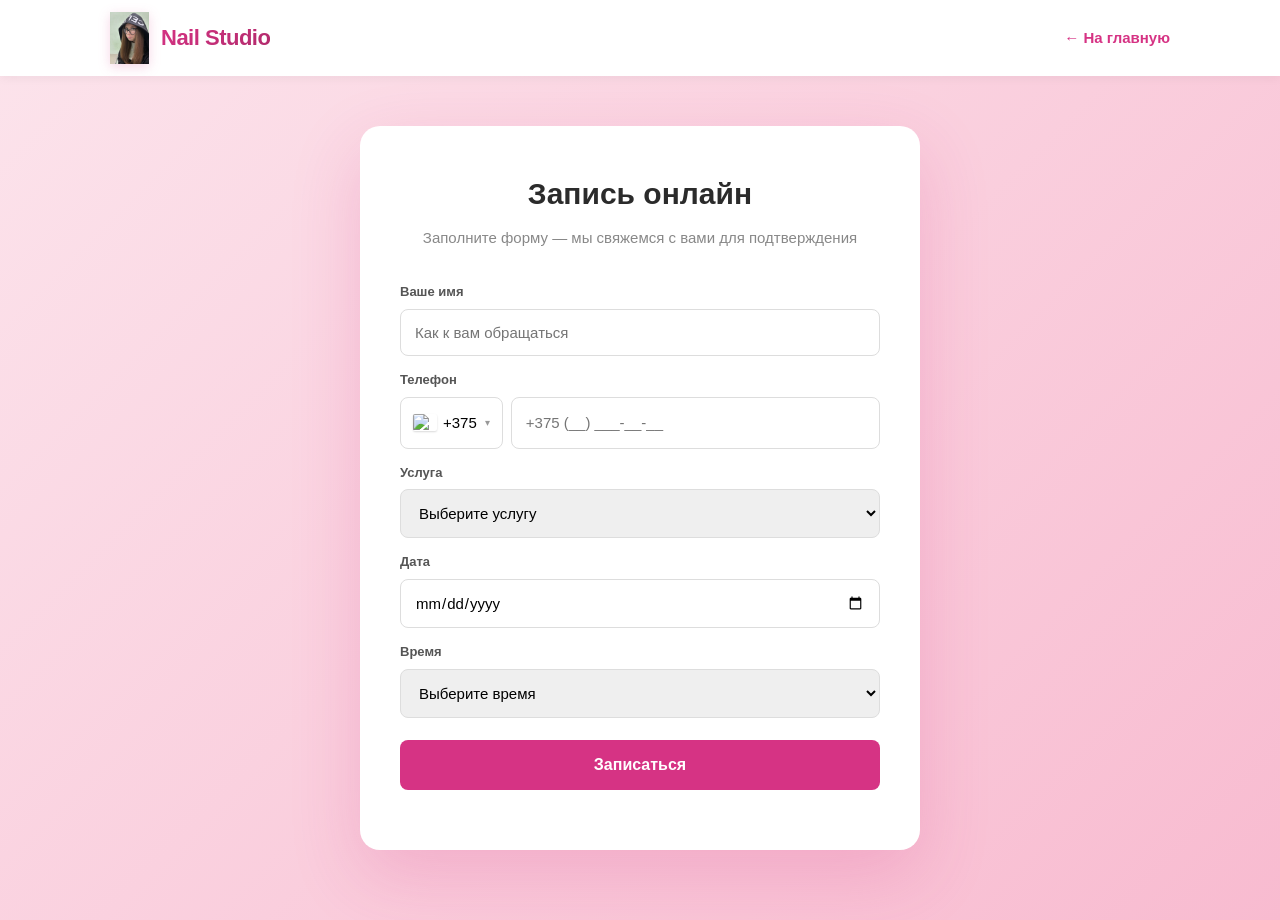
==== booking.html @ 882cd9ff "Add files via upload" ====
<!DOCTYPE html>
<html lang="ru">
<head>
<meta charset="UTF-8">
<meta name="viewport" content="width=device-width, initial-scale=1.0">
<title>Запись онлайн — Nail Studio</title>
<style>
* { box-sizing: border-box; margin: 0; padding: 0; }

body {
    font-family: 'Segoe UI', Roboto, sans-serif;
    color: #2b2b2b;
    line-height: 1.6;
    background: linear-gradient(135deg, #fce4ec 0%, #f8bbd0 100%);
    min-height: 100vh;
}

.container { max-width: 1100px; margin: 0 auto; padding: 0 20px; }

/* === ШАПКА === */
.header {
    background: #fff;
    box-shadow: 0 2px 10px rgba(0,0,0,0.05);
}
.header__inner {
    display: flex; align-items: center; justify-content: space-between;
    padding: 12px 20px;
}
.logo {
    display: flex; align-items: center; gap: 12px;
    text-decoration: none; color: #2b2b2b;
    transition: transform 0.2s;
}
.logo:hover { transform: scale(1.02); }
.logo__img {
    height: 52px; width: auto; max-width: 160px;
    object-fit: contain; display: block;
    filter: drop-shadow(0 3px 6px rgba(214, 51, 132, 0.2));
}
.logo__text {
    font-size: 22px; font-weight: 700;
    background: linear-gradient(135deg, #d63384, #b02a6b);
    -webkit-background-clip: text;
    -webkit-text-fill-color: transparent;
    background-clip: text;
    letter-spacing: -0.5px;
}
.back-link {
    color: #d63384;
    text-decoration: none;
    font-weight: 600;
    font-size: 15px;
    display: inline-flex;
    align-items: center;
    gap: 6px;
    transition: opacity 0.2s;
}
.back-link:hover { opacity: 0.7; }

.btn {
    display: inline-block; padding: 12px 24px; border-radius: 8px;
    text-decoration: none; font-weight: 600; border: none;
    cursor: pointer; transition: 0.2s; font-size: 15px;
}
.btn--primary { background: #d63384; color: #fff; }
.btn--primary:hover { background: #b02a6b; }

/* === ФОРМА === */
.booking-page {
    padding: 50px 0 70px;
}
.booking-card {
    max-width: 560px;
    margin: 0 auto;
    background: #fff;
    border-radius: 20px;
    padding: 44px 40px;
    box-shadow: 0 25px 70px rgba(214, 51, 132, 0.2);
}
.booking-card h1 {
    font-size: 30px;
    text-align: center;
    margin-bottom: 8px;
    color: #2b2b2b;
}
.booking-card__subtitle {
    text-align: center;
    color: #888;
    font-size: 15px;
    margin-bottom: 32px;
}

.form {
    display: flex; flex-direction: column; gap: 14px;
}
.form input, .form select {
    padding: 14px; border: 1px solid #ddd;
    border-radius: 8px; font-size: 15px; font-family: inherit;
    width: 100%;
}
.form input:focus, .form select:focus {
    outline: none; border-color: #d63384;
}
.form label {
    font-size: 13px;
    font-weight: 600;
    color: #555;
    margin-bottom: -8px;
    display: block;
}
.form-message { text-align: center; margin-top: 16px; font-weight: 600; }
.form-message.success { color: #2e7d32; }
.form-message.error { color: #c62828; }

.form__submit {
    margin-top: 8px;
    padding: 16px;
    font-size: 16px;
}

/* === ВЫБОР СТРАНЫ === */
.phone-row {
    display: flex;
    gap: 8px;
}
.country-picker {
    position: relative;
    flex-shrink: 0;
}
.country-picker__btn {
    display: flex;
    align-items: center;
    gap: 6px;
    padding: 14px 12px;
    border: 1px solid #ddd;
    border-radius: 8px;
    background: #fff;
    font-size: 15px;
    font-family: inherit;
    cursor: pointer;
    height: 100%;
    min-height: 52px;
    transition: border-color 0.2s;
}
.country-picker__btn:hover,
.country-picker__btn:focus {
    outline: none;
    border-color: #d63384;
}
.country-picker__btn .flag {
    width: 24px; height: 17px;
    object-fit: cover; border-radius: 2px;
    box-shadow: 0 1px 2px rgba(0,0,0,0.15);
}
.country-picker__btn .arrow {
    font-size: 10px; color: #999; margin-left: 2px;
}
.country-picker__list {
    position: absolute;
    top: calc(100% + 6px);
    left: 0;
    min-width: 240px;
    background: #fff;
    border-radius: 10px;
    box-shadow: 0 10px 30px rgba(0,0,0,0.15);
    padding: 6px;
    display: none;
    z-index: 50;
    max-height: 320px;
    overflow-y: auto;
}
.country-picker--open .country-picker__list {
    display: block;
    animation: dropdownIn 0.15s ease;
}
@keyframes dropdownIn {
    from { opacity: 0; transform: translateY(-5px); }
    to   { opacity: 1; transform: translateY(0); }
}
.country-picker__item {
    display: flex; align-items: center; gap: 10px;
    padding: 10px 12px; border-radius: 6px;
    cursor: pointer; font-size: 15px;
    transition: background 0.15s;
}
.country-picker__item:hover { background: #fce4ec; }
.country-picker__item .flag {
    width: 24px; height: 17px;
    object-fit: cover; border-radius: 2px;
    box-shadow: 0 1px 2px rgba(0,0,0,0.15);
}
.country-picker__item .code {
    margin-left: auto; color: #999; font-size: 14px;
}
.phone-row input[type="tel"] {
    flex: 1; min-width: 0;
    padding: 14px; border: 1px solid #ddd;
    border-radius: 8px; font-size: 15px; font-family: inherit;
}
.phone-row input[type="tel"]:focus {
    outline: none; border-color: #d63384;
}

/* === МОДАЛЬНОЕ ОКНО === */
.modal {
    position: fixed; inset: 0;
    display: none; align-items: center; justify-content: center;
    z-index: 1000;
}
.modal--visible { display: flex; }
.modal__overlay {
    position: absolute; inset: 0;
    background: rgba(0,0,0,0.5);
}
.modal__content {
    position: relative; background: #fff;
    padding: 40px 30px; border-radius: 16px;
    max-width: 420px; width: 90%;
    text-align: center;
    box-shadow: 0 20px 60px rgba(0,0,0,0.2);
    animation: modalIn 0.3s ease;
}
@keyframes modalIn {
    from { opacity: 0; transform: translateY(20px); }
    to   { opacity: 1; transform: translateY(0); }
}
.modal__icon {
    width: 60px; height: 60px; border-radius: 50%;
    background: #d63384; color: #fff;
    font-size: 32px; font-weight: bold;
    line-height: 60px; margin: 0 auto 20px;
}
.modal__content h3 { font-size: 24px; margin-bottom: 10px; color: #2b2b2b; }
.modal__content p { color: #666; margin-bottom: 24px; font-size: 15px; }

@media (max-width: 600px) {
    .booking-card { padding: 30px 22px; border-radius: 16px; }
    .booking-card h1 { font-size: 24px; }
    .phone-row { flex-direction: column; }
    .country-picker,
    .country-picker__btn { width: 100%; }
    .country-picker__list { width: 100%; }
    .logo__img { height: 40px; }
    .logo__text { font-size: 18px; }
}
</style>
</head>
<body>

<header class="header">
    <div class="container header__inner">
        <a href="index.html" class="logo">
            <img src="images/logo.png" alt="Nail Studio" class="logo__img">
            <span class="logo__text">Nail Studio</span>
        </a>
        <a href="index.html" class="back-link">← На главную</a>
    </div>
</header>

<section class="booking-page">
    <div class="container">
        <div class="booking-card">
            <h1>Запись онлайн</h1>
            <p class="booking-card__subtitle">Заполните форму — мы свяжемся с вами для подтверждения</p>

            <form id="bookingForm" class="form">
                <label for="nameInput">Ваше имя</label>
                <input type="text" id="nameInput" name="name" placeholder="Как к вам обращаться" required>

                <label>Телефон</label>
                <div class="phone-row">
                    <div class="country-picker" id="countryPicker">
                        <button type="button" class="country-picker__btn" id="countryBtn">
                            <img src="https://flagcdn.com/w40/by.png" class="flag" alt="BY" id="currentFlag">
                            <span id="currentCode">+375</span>
                            <span class="arrow">▾</span>
                        </button>
                        <div class="country-picker__list" id="countryList">
                            <div class="country-picker__item" data-value="+375" data-mask="+375 (__) ___-__-__" data-pattern="^\+375\d{9}$" data-flag="by">
                                <img src="https://flagcdn.com/w40/by.png" class="flag" alt="BY"> Беларусь <span class="code">+375</span>
                            </div>
                            <div class="country-picker__item" data-value="+7" data-mask="+7 (___) ___-__-__" data-pattern="^\+7\d{10}$" data-flag="ru">
                                <img src="https://flagcdn.com/w40/ru.png" class="flag" alt="RU"> Россия <span class="code">+7</span>
                            </div>
                            <div class="country-picker__item" data-value="+380" data-mask="+380 (__) ___-__-__" data-pattern="^\+380\d{9}$" data-flag="ua">
                                <img src="https://flagcdn.com/w40/ua.png" class="flag" alt="UA"> Украина <span class="code">+380</span>
                            </div>
                            <div class="country-picker__item" data-value="+7" data-mask="+7 (___) ___-__-__" data-pattern="^\+7\d{10}$" data-flag="kz">
                                <img src="https://flagcdn.com/w40/kz.png" class="flag" alt="KZ"> Казахстан <span class="code">+7</span>
                            </div>
                            <div class="country-picker__item" data-value="+995" data-mask="+995 (___) ___-___" data-pattern="^\+995\d{9}$" data-flag="ge">
                                <img src="https://flagcdn.com/w40/ge.png" class="flag" alt="GE"> Грузия <span class="code">+995</span>
                            </div>
                            <div class="country-picker__item" data-value="+373" data-mask="+373 (__) ___-___" data-pattern="^\+373\d{8}$" data-flag="md">
                                <img src="https://flagcdn.com/w40/md.png" class="flag" alt="MD"> Молдова <span class="code">+373</span>
                            </div>
                            <div class="country-picker__item" data-value="+371" data-mask="+371 (___) ___-__" data-pattern="^\+371\d{8}$" data-flag="lv">
                                <img src="https://flagcdn.com/w40/lv.png" class="flag" alt="LV"> Латвия <span class="code">+371</span>
                            </div>
                            <div class="country-picker__item" data-value="+370" data-mask="+370 (___) ___-__" data-pattern="^\+370\d{8}$" data-flag="lt">
                                <img src="https://flagcdn.com/w40/lt.png" class="flag" alt="LT"> Литва <span class="code">+370</span>
                            </div>
                            <div class="country-picker__item" data-value="+372" data-mask="+372 (___) ___-__" data-pattern="^\+372\d{7,8}$" data-flag="ee">
                                <img src="https://flagcdn.com/w40/ee.png" class="flag" alt="EE"> Эстония <span class="code">+372</span>
                            </div>
                        </div>
                    </div>
                    <input type="tel" id="phoneInput" name="phone" placeholder="+375 (__) ___-__-__" required>
                </div>

                <label>Услуга</label>
                <select name="service" required>
                    <option value="">Выберите услугу</option>
                    <option>Маникюр классический</option>
                    <option>Педикюр</option>
                    <option>Наращивание</option>
                    <option>Дизайн</option>
                </select>

                <label>Дата</label>
                <input type="date" name="date" required>

                <label>Время</label>
                <select name="time" required>
                    <option value="">Выберите время</option>
                    <option>10:00</option>
                    <option>12:00</option>
                    <option>14:00</option>
                    <option>16:00</option>
                    <option>18:00</option>
                </select>

                <button type="submit" class="btn btn--primary form__submit">Записаться</button>
            </form>
            <div id="formMessage" class="form-message"></div>
        </div>
    </div>
</section>

<div class="modal" id="successModal">
    <div class="modal__overlay" data-close-modal></div>
    <div class="modal__content">
        <div class="modal__icon">✓</div>
        <h3>Вы записаны!</h3>
        <p>Мы свяжемся с вами в ближайшее время для подтверждения.</p>
        <a href="index.html" class="btn btn--primary" data-close-modal>На главную</a>
    </div>
</div>

<script>
document.addEventListener('DOMContentLoaded', () => {
    // ⚠️ ЗАМЕНИ НА СВОЮ ССЫЛКУ ИЗ FORMSPREE
    const FORMSPREE_URL = 'https://formspree.io/f/xwlpakbj';

    const dateInput = document.querySelector('input[name="date"]');
    const today = new Date().toISOString().split('T')[0];
    dateInput.setAttribute('min', today);

    const form = document.getElementById('bookingForm');
    const msg = document.getElementById('formMessage');
    const modal = document.getElementById('successModal');

    const picker = document.getElementById('countryPicker');
    const countryBtn = document.getElementById('countryBtn');
    const currentFlag = document.getElementById('currentFlag');
    const currentCode = document.getElementById('currentCode');
    const phoneInput = document.getElementById('phoneInput');

    let currentCountry = {
        value: '+375',
        mask: '+375 (__) ___-__-__',
        pattern: '^\\+375\\d{9}$',
        flag: 'by'
    };

    countryBtn.addEventListener('click', (e) => {
        e.stopPropagation();
        picker.classList.toggle('country-picker--open');
    });

    document.addEventListener('click', (e) => {
        if (!picker.contains(e.target)) {
            picker.classList.remove('country-picker--open');
        }
    });

    document.querySelectorAll('.country-picker__item').forEach(item => {
        item.addEventListener('click', () => {
            currentCountry = {
                value: item.dataset.value,
                mask: item.dataset.mask,
                pattern: item.dataset.pattern,
                flag: item.dataset.flag
            };
            currentFlag.src = 'https://flagcdn.com/w40/' + currentCountry.flag + '.png';
            currentFlag.alt = currentCountry.flag.toUpperCase();
            currentCode.textContent = currentCountry.value;
            phoneInput.placeholder = currentCountry.mask;
            phoneInput.value = '';
            phoneInput.focus();
            picker.classList.remove('country-picker--open');
        });
    });

    phoneInput.addEventListener('input', () => {
        const code = currentCountry.value;
        let digits = phoneInput.value.replace(/\D/g, '');
        const codeDigits = code.replace('+', '');
        if (digits.startsWith(codeDigits)) {
            digits = digits.slice(codeDigits.length);
        }
        phoneInput.value = digits ? code + ' ' + digits : '';
    });

    fetch('https://ipapi.co/json/')
        .then(r => r.json())
        .then(data => {
            const map = {
                'BY': '+375', 'RU': '+7', 'UA': '+380', 'KZ': '+7',
                'GE': '+995', 'MD': '+373', 'LV': '+371', 'LT': '+370', 'EE': '+372'
            };
            const code = map[data.country_code];
            if (!code) return;
            const target = [...document.querySelectorAll('.country-picker__item')]
                .find(el => el.dataset.value === code);
            if (target) target.click();
        })
        .catch(() => {});

    form.addEventListener('submit', async (e) => {
        e.preventDefault();

        const pattern = new RegExp(currentCountry.pattern);
        const phone = phoneInput.value.replace(/\s/g, '');

        if (!pattern.test(phone)) {
            msg.textContent = 'Проверьте номер телефона для выбранной страны';
            msg.className = 'form-message error';
            return;
        }
        msg.textContent = '';

        const formData = new FormData(form);

        try {
            const response = await fetch(FORMSPREE_URL, {
                method: 'POST',
                body: formData,
                headers: { 'Accept': 'application/json' }
            });

            if (response.ok) {
                modal.classList.add('modal--visible');
                form.reset();
                phoneInput.placeholder = currentCountry.mask;
            } else {
                msg.textContent = 'Ошибка отправки. Позвоните нам.';
                msg.className = 'form-message error';
            }
        } catch (err) {
            msg.textContent = 'Ошибка соединения. Попробуйте ещё раз.';
            msg.className = 'form-message error';
            console.error(err);
        }
    });

    document.querySelectorAll('[data-close-modal]').forEach(el => {
        el.addEventListener('click', () => {
            modal.classList.remove('modal--visible');
        });
    });
});
</script>
</body>
</html>
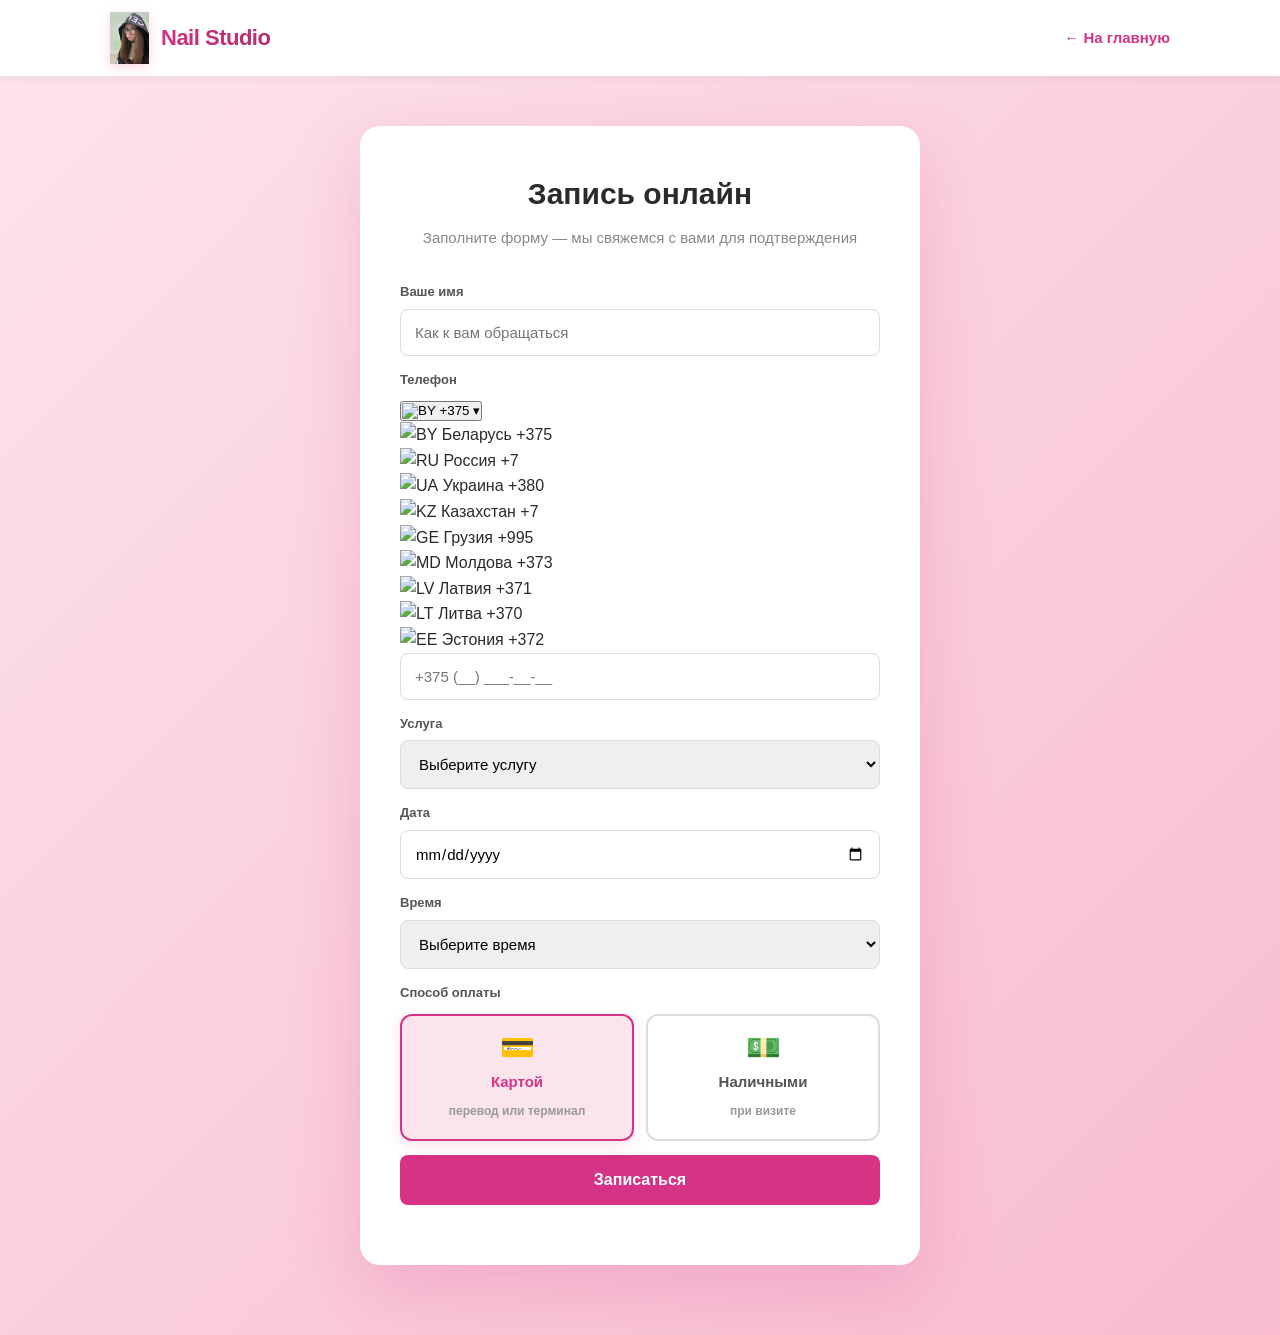
==== commit 2ba9fe39: "Add files via upload" ====
--- a/booking.html
+++ b/booking.html
@@ -6,242 +6,99 @@
 <title>Запись онлайн — Nail Studio</title>
 <style>
 * { box-sizing: border-box; margin: 0; padding: 0; }
-
-body {
-    font-family: 'Segoe UI', Roboto, sans-serif;
-    color: #2b2b2b;
-    line-height: 1.6;
-    background: linear-gradient(135deg, #fce4ec 0%, #f8bbd0 100%);
-    min-height: 100vh;
-}
-
+body { font-family: 'Segoe UI', Roboto, sans-serif; color: #2b2b2b; line-height: 1.6; background: linear-gradient(135deg, #fce4ec 0%, #f8bbd0 100%); min-height: 100vh; }
 .container { max-width: 1100px; margin: 0 auto; padding: 0 20px; }
 
-/* === ШАПКА === */
-.header {
-    background: #fff;
-    box-shadow: 0 2px 10px rgba(0,0,0,0.05);
-}
-.header__inner {
-    display: flex; align-items: center; justify-content: space-between;
-    padding: 12px 20px;
-}
-.logo {
-    display: flex; align-items: center; gap: 12px;
-    text-decoration: none; color: #2b2b2b;
-    transition: transform 0.2s;
-}
-.logo:hover { transform: scale(1.02); }
-.logo__img {
-    height: 52px; width: auto; max-width: 160px;
-    object-fit: contain; display: block;
-    filter: drop-shadow(0 3px 6px rgba(214, 51, 132, 0.2));
-}
-.logo__text {
-    font-size: 22px; font-weight: 700;
-    background: linear-gradient(135deg, #d63384, #b02a6b);
-    -webkit-background-clip: text;
-    -webkit-text-fill-color: transparent;
-    background-clip: text;
-    letter-spacing: -0.5px;
-}
-.back-link {
-    color: #d63384;
-    text-decoration: none;
-    font-weight: 600;
-    font-size: 15px;
-    display: inline-flex;
-    align-items: center;
-    gap: 6px;
-    transition: opacity 0.2s;
-}
+.header { background: #fff; box-shadow: 0 2px 10px rgba(0,0,0,0.05); }
+.header__inner { display: flex; align-items: center; justify-content: space-between; padding: 12px 20px; }
+.logo { display: flex; align-items: center; gap: 12px; text-decoration: none; color: #2b2b2b; }
+.logo__img { height: 52px; width: auto; max-width: 160px; object-fit: contain; display: block; filter: drop-shadow(0 3px 6px rgba(214, 51, 132, 0.2)); }
+.logo__text { font-size: 22px; font-weight: 700; background: linear-gradient(135deg, #d63384, #b02a6b); -webkit-background-clip: text; -webkit-text-fill-color: transparent; background-clip: text; letter-spacing: -0.5px; }
+.back-link { color: #d63384; text-decoration: none; font-weight: 600; font-size: 15px; }
 .back-link:hover { opacity: 0.7; }
 
-.btn {
-    display: inline-block; padding: 12px 24px; border-radius: 8px;
-    text-decoration: none; font-weight: 600; border: none;
-    cursor: pointer; transition: 0.2s; font-size: 15px;
-}
+.btn { display: inline-block; padding: 12px 24px; border-radius: 8px; text-decoration: none; font-weight: 600; border: none; cursor: pointer; transition: 0.2s; font-size: 15px; }
 .btn--primary { background: #d63384; color: #fff; }
 .btn--primary:hover { background: #b02a6b; }
 
-/* === ФОРМА === */
-.booking-page {
-    padding: 50px 0 70px;
-}
-.booking-card {
-    max-width: 560px;
-    margin: 0 auto;
+.booking-page { padding: 50px 0 70px; }
+.booking-card { max-width: 560px; margin: 0 auto; background: #fff; border-radius: 20px; padding: 44px 40px; box-shadow: 0 25px 70px rgba(214, 51, 132, 0.2); }
+.booking-card h1 { font-size: 30px; text-align: center; margin-bottom: 8px; color: #2b2b2b; }
+.booking-card__subtitle { text-align: center; color: #888; font-size: 15px; margin-bottom: 32px; }
+
+.form { display: flex; flex-direction: column; gap: 14px; }
+.form input, .form select { padding: 14px; border: 1px solid #ddd; border-radius: 8px; font-size: 15px; font-family: inherit; width: 100%; }
+.form input:focus, .form select:focus { outline: none; border-color: #d63384; }
+.form label { font-size: 13px; font-weight: 600; color: #555; margin-bottom: -8px; display: block; }
+.form-message { text-align: center; margin-top: 16px; font-weight: 600; }
+.form-message.error { color: #c62828; }
+.form__submit { margin-top: 8px; padding: 16px; font-size: 16px; }
+
+/* === СПОСОБ ОПЛАТЫ === */
+.payment-options {
+    display: grid;
+    grid-template-columns: 1fr 1fr;
+    gap: 12px;
+    margin-top: 4px;
+}
+.payment-option {
+    position: relative;
+    cursor: pointer;
+}
+.payment-option input {
+    position: absolute;
+    opacity: 0;
+    pointer-events: none;
+}
+.payment-option__box {
+    display: flex;
+    flex-direction: column;
+    align-items: center;
+    justify-content: center;
+    gap: 8px;
+    padding: 18px 12px;
+    border: 2px solid #ddd;
+    border-radius: 12px;
     background: #fff;
-    border-radius: 20px;
-    padding: 44px 40px;
-    box-shadow: 0 25px 70px rgba(214, 51, 132, 0.2);
-}
-.booking-card h1 {
-    font-size: 30px;
+    transition: all 0.2s ease;
     text-align: center;
-    margin-bottom: 8px;
-    color: #2b2b2b;
-}
-.booking-card__subtitle {
-    text-align: center;
-    color: #888;
+}
+.payment-option__icon {
+    font-size: 28px;
+    line-height: 1;
+}
+.payment-option__label {
     font-size: 15px;
-    margin-bottom: 32px;
-}
-
-.form {
-    display: flex; flex-direction: column; gap: 14px;
-}
-.form input, .form select {
-    padding: 14px; border: 1px solid #ddd;
-    border-radius: 8px; font-size: 15px; font-family: inherit;
-    width: 100%;
-}
-.form input:focus, .form select:focus {
-    outline: none; border-color: #d63384;
-}
-.form label {
-    font-size: 13px;
     font-weight: 600;
     color: #555;
-    margin-bottom: -8px;
-    display: block;
-}
-.form-message { text-align: center; margin-top: 16px; font-weight: 600; }
-.form-message.success { color: #2e7d32; }
-.form-message.error { color: #c62828; }
-
-.form__submit {
-    margin-top: 8px;
-    padding: 16px;
-    font-size: 16px;
-}
-
-/* === ВЫБОР СТРАНЫ === */
-.phone-row {
-    display: flex;
-    gap: 8px;
-}
-.country-picker {
-    position: relative;
-    flex-shrink: 0;
-}
-.country-picker__btn {
-    display: flex;
-    align-items: center;
-    gap: 6px;
-    padding: 14px 12px;
-    border: 1px solid #ddd;
-    border-radius: 8px;
-    background: #fff;
-    font-size: 15px;
-    font-family: inherit;
-    cursor: pointer;
-    height: 100%;
-    min-height: 52px;
-    transition: border-color 0.2s;
-}
-.country-picker__btn:hover,
-.country-picker__btn:focus {
-    outline: none;
+}
+.payment-option__hint {
+    font-size: 12px;
+    color: #999;
+}
+.payment-option:hover .payment-option__box {
+    border-color: #f8bbd0;
+    background: #fef6f9;
+}
+.payment-option input:checked + .payment-option__box {
     border-color: #d63384;
-}
-.country-picker__btn .flag {
-    width: 24px; height: 17px;
-    object-fit: cover; border-radius: 2px;
-    box-shadow: 0 1px 2px rgba(0,0,0,0.15);
-}
-.country-picker__btn .arrow {
-    font-size: 10px; color: #999; margin-left: 2px;
-}
-.country-picker__list {
-    position: absolute;
-    top: calc(100% + 6px);
-    left: 0;
-    min-width: 240px;
-    background: #fff;
-    border-radius: 10px;
-    box-shadow: 0 10px 30px rgba(0,0,0,0.15);
-    padding: 6px;
-    display: none;
-    z-index: 50;
-    max-height: 320px;
-    overflow-y: auto;
-}
-.country-picker--open .country-picker__list {
-    display: block;
-    animation: dropdownIn 0.15s ease;
-}
-@keyframes dropdownIn {
-    from { opacity: 0; transform: translateY(-5px); }
-    to   { opacity: 1; transform: translateY(0); }
-}
-.country-picker__item {
-    display: flex; align-items: center; gap: 10px;
-    padding: 10px 12px; border-radius: 6px;
-    cursor: pointer; font-size: 15px;
-    transition: background 0.15s;
-}
-.country-picker__item:hover { background: #fce4ec; }
-.country-picker__item .flag {
-    width: 24px; height: 17px;
-    object-fit: cover; border-radius: 2px;
-    box-shadow: 0 1px 2px rgba(0,0,0,0.15);
-}
-.country-picker__item .code {
-    margin-left: auto; color: #999; font-size: 14px;
-}
-.phone-row input[type="tel"] {
-    flex: 1; min-width: 0;
-    padding: 14px; border: 1px solid #ddd;
-    border-radius: 8px; font-size: 15px; font-family: inherit;
-}
-.phone-row input[type="tel"]:focus {
-    outline: none; border-color: #d63384;
-}
-
-/* === МОДАЛЬНОЕ ОКНО === */
-.modal {
-    position: fixed; inset: 0;
-    display: none; align-items: center; justify-content: center;
-    z-index: 1000;
-}
-.modal--visible { display: flex; }
-.modal__overlay {
-    position: absolute; inset: 0;
-    background: rgba(0,0,0,0.5);
-}
-.modal__content {
-    position: relative; background: #fff;
-    padding: 40px 30px; border-radius: 16px;
-    max-width: 420px; width: 90%;
-    text-align: center;
-    box-shadow: 0 20px 60px rgba(0,0,0,0.2);
-    animation: modalIn 0.3s ease;
-}
-@keyframes modalIn {
-    from { opacity: 0; transform: translateY(20px); }
-    to   { opacity: 1; transform: translateY(0); }
-}
-.modal__icon {
-    width: 60px; height: 60px; border-radius: 50%;
-    background: #d63384; color: #fff;
-    font-size: 32px; font-weight: bold;
-    line-height: 60px; margin: 0 auto 20px;
-}
-.modal__content h3 { font-size: 24px; margin-bottom: 10px; color: #2b2b2b; }
-.modal__content p { color: #666; margin-bottom: 24px; font-size: 15px; }
+    background: #fce4ec;
+    box-shadow: 0 4px 15px rgba(214, 51, 132, 0.15);
+}
+.payment-option input:checked + .payment-option__box .payment-option__label {
+    color: #d63384;
+}
 
 @media (max-width: 600px) {
     .booking-card { padding: 30px 22px; border-radius: 16px; }
     .booking-card h1 { font-size: 24px; }
-    .phone-row { flex-direction: column; }
-    .country-picker,
-    .country-picker__btn { width: 100%; }
-    .country-picker__list { width: 100%; }
     .logo__img { height: 40px; }
     .logo__text { font-size: 18px; }
+    .payment-options { grid-template-columns: 1fr 1fr; gap: 10px; }
+    .payment-option__box { padding: 14px 8px; }
+    .payment-option__icon { font-size: 24px; }
+    .payment-option__label { font-size: 14px; }
+    .payment-option__hint { font-size: 11px; }
 }
 </style>
 </head>
@@ -276,33 +133,15 @@
                             <span class="arrow">▾</span>
                         </button>
                         <div class="country-picker__list" id="countryList">
-                            <div class="country-picker__item" data-value="+375" data-mask="+375 (__) ___-__-__" data-pattern="^\+375\d{9}$" data-flag="by">
-                                <img src="https://flagcdn.com/w40/by.png" class="flag" alt="BY"> Беларусь <span class="code">+375</span>
-                            </div>
-                            <div class="country-picker__item" data-value="+7" data-mask="+7 (___) ___-__-__" data-pattern="^\+7\d{10}$" data-flag="ru">
-                                <img src="https://flagcdn.com/w40/ru.png" class="flag" alt="RU"> Россия <span class="code">+7</span>
-                            </div>
-                            <div class="country-picker__item" data-value="+380" data-mask="+380 (__) ___-__-__" data-pattern="^\+380\d{9}$" data-flag="ua">
-                                <img src="https://flagcdn.com/w40/ua.png" class="flag" alt="UA"> Украина <span class="code">+380</span>
-                            </div>
-                            <div class="country-picker__item" data-value="+7" data-mask="+7 (___) ___-__-__" data-pattern="^\+7\d{10}$" data-flag="kz">
-                                <img src="https://flagcdn.com/w40/kz.png" class="flag" alt="KZ"> Казахстан <span class="code">+7</span>
-                            </div>
-                            <div class="country-picker__item" data-value="+995" data-mask="+995 (___) ___-___" data-pattern="^\+995\d{9}$" data-flag="ge">
-                                <img src="https://flagcdn.com/w40/ge.png" class="flag" alt="GE"> Грузия <span class="code">+995</span>
-                            </div>
-                            <div class="country-picker__item" data-value="+373" data-mask="+373 (__) ___-___" data-pattern="^\+373\d{8}$" data-flag="md">
-                                <img src="https://flagcdn.com/w40/md.png" class="flag" alt="MD"> Молдова <span class="code">+373</span>
-                            </div>
-                            <div class="country-picker__item" data-value="+371" data-mask="+371 (___) ___-__" data-pattern="^\+371\d{8}$" data-flag="lv">
-                                <img src="https://flagcdn.com/w40/lv.png" class="flag" alt="LV"> Латвия <span class="code">+371</span>
-                            </div>
-                            <div class="country-picker__item" data-value="+370" data-mask="+370 (___) ___-__" data-pattern="^\+370\d{8}$" data-flag="lt">
-                                <img src="https://flagcdn.com/w40/lt.png" class="flag" alt="LT"> Литва <span class="code">+370</span>
-                            </div>
-                            <div class="country-picker__item" data-value="+372" data-mask="+372 (___) ___-__" data-pattern="^\+372\d{7,8}$" data-flag="ee">
-                                <img src="https://flagcdn.com/w40/ee.png" class="flag" alt="EE"> Эстония <span class="code">+372</span>
-                            </div>
+                            <div class="country-picker__item" data-value="+375" data-mask="+375 (__) ___-__-__" data-pattern="^\+375\d{9}$" data-flag="by"><img src="https://flagcdn.com/w40/by.png" class="flag" alt="BY"> Беларусь <span class="code">+375</span></div>
+                            <div class="country-picker__item" data-value="+7" data-mask="+7 (___) ___-__-__" data-pattern="^\+7\d{10}$" data-flag="ru"><img src="https://flagcdn.com/w40/ru.png" class="flag" alt="RU"> Россия <span class="code">+7</span></div>
+                            <div class="country-picker__item" data-value="+380" data-mask="+380 (__) ___-__-__" data-pattern="^\+380\d{9}$" data-flag="ua"><img src="https://flagcdn.com/w40/ua.png" class="flag" alt="UA"> Украина <span class="code">+380</span></div>
+                            <div class="country-picker__item" data-value="+7" data-mask="+7 (___) ___-__-__" data-pattern="^\+7\d{10}$" data-flag="kz"><img src="https://flagcdn.com/w40/kz.png" class="flag" alt="KZ"> Казахстан <span class="code">+7</span></div>
+                            <div class="country-picker__item" data-value="+995" data-mask="+995 (___) ___-___" data-pattern="^\+995\d{9}$" data-flag="ge"><img src="https://flagcdn.com/w40/ge.png" class="flag" alt="GE"> Грузия <span class="code">+995</span></div>
+                            <div class="country-picker__item" data-value="+373" data-mask="+373 (__) ___-___" data-pattern="^\+373\d{8}$" data-flag="md"><img src="https://flagcdn.com/w40/md.png" class="flag" alt="MD"> Молдова <span class="code">+373</span></div>
+                            <div class="country-picker__item" data-value="+371" data-mask="+371 (___) ___-__" data-pattern="^\+371\d{8}$" data-flag="lv"><img src="https://flagcdn.com/w40/lv.png" class="flag" alt="LV"> Латвия <span class="code">+371</span></div>
+                            <div class="country-picker__item" data-value="+370" data-mask="+370 (___) ___-__" data-pattern="^\+370\d{8}$" data-flag="lt"><img src="https://flagcdn.com/w40/lt.png" class="flag" alt="LT"> Литва <span class="code">+370</span></div>
+                            <div class="country-picker__item" data-value="+372" data-mask="+372 (___) ___-__" data-pattern="^\+372\d{7,8}$" data-flag="ee"><img src="https://flagcdn.com/w40/ee.png" class="flag" alt="EE"> Эстония <span class="code">+372</span></div>
                         </div>
                     </div>
                     <input type="tel" id="phoneInput" name="phone" placeholder="+375 (__) ___-__-__" required>
@@ -330,6 +169,27 @@
                     <option>18:00</option>
                 </select>
 
+                <!-- ⚡ СПОСОБ ОПЛАТЫ -->
+                <label>Способ оплаты</label>
+                <div class="payment-options">
+                    <label class="payment-option">
+                        <input type="radio" name="payment" value="Карта" checked>
+                        <div class="payment-option__box">
+                            <div class="payment-option__icon">💳</div>
+                            <div class="payment-option__label">Картой</div>
+                            <div class="payment-option__hint">перевод или терминал</div>
+                        </div>
+                    </label>
+                    <label class="payment-option">
+                        <input type="radio" name="payment" value="Наличные">
+                        <div class="payment-option__box">
+                            <div class="payment-option__icon">💵</div>
+                            <div class="payment-option__label">Наличными</div>
+                            <div class="payment-option__hint">при визите</div>
+                        </div>
+                    </label>
+                </div>
+
                 <button type="submit" class="btn btn--primary form__submit">Записаться</button>
             </form>
             <div id="formMessage" class="form-message"></div>
@@ -337,19 +197,8 @@
     </div>
 </section>
 
-<div class="modal" id="successModal">
-    <div class="modal__overlay" data-close-modal></div>
-    <div class="modal__content">
-        <div class="modal__icon">✓</div>
-        <h3>Вы записаны!</h3>
-        <p>Мы свяжемся с вами в ближайшее время для подтверждения.</p>
-        <a href="index.html" class="btn btn--primary" data-close-modal>На главную</a>
-    </div>
-</div>
-
 <script>
 document.addEventListener('DOMContentLoaded', () => {
-    // ⚠️ ЗАМЕНИ НА СВОЮ ССЫЛКУ ИЗ FORMSPREE
     const FORMSPREE_URL = 'https://formspree.io/f/xwlpakbj';
 
     const dateInput = document.querySelector('input[name="date"]');
@@ -358,7 +207,6 @@
 
     const form = document.getElementById('bookingForm');
     const msg = document.getElementById('formMessage');
-    const modal = document.getElementById('successModal');
 
     const picker = document.getElementById('countryPicker');
     const countryBtn = document.getElementById('countryBtn');
@@ -379,9 +227,7 @@
     });
 
     document.addEventListener('click', (e) => {
-        if (!picker.contains(e.target)) {
-            picker.classList.remove('country-picker--open');
-        }
+        if (!picker.contains(e.target)) picker.classList.remove('country-picker--open');
     });
 
     document.querySelectorAll('.country-picker__item').forEach(item => {
@@ -406,23 +252,17 @@
         const code = currentCountry.value;
         let digits = phoneInput.value.replace(/\D/g, '');
         const codeDigits = code.replace('+', '');
-        if (digits.startsWith(codeDigits)) {
-            digits = digits.slice(codeDigits.length);
-        }
+        if (digits.startsWith(codeDigits)) digits = digits.slice(codeDigits.length);
         phoneInput.value = digits ? code + ' ' + digits : '';
     });
 
     fetch('https://ipapi.co/json/')
         .then(r => r.json())
         .then(data => {
-            const map = {
-                'BY': '+375', 'RU': '+7', 'UA': '+380', 'KZ': '+7',
-                'GE': '+995', 'MD': '+373', 'LV': '+371', 'LT': '+370', 'EE': '+372'
-            };
+            const map = { 'BY': '+375', 'RU': '+7', 'UA': '+380', 'KZ': '+7', 'GE': '+995', 'MD': '+373', 'LV': '+371', 'LT': '+370', 'EE': '+372' };
             const code = map[data.country_code];
             if (!code) return;
-            const target = [...document.querySelectorAll('.country-picker__item')]
-                .find(el => el.dataset.value === code);
+            const target = [...document.querySelectorAll('.country-picker__item')].find(el => el.dataset.value === code);
             if (target) target.click();
         })
         .catch(() => {});
@@ -441,6 +281,7 @@
         msg.textContent = '';
 
         const formData = new FormData(form);
+        formData.append('_subject', 'Новая запись с сайта Nail Studio');
 
         try {
             const response = await fetch(FORMSPREE_URL, {
@@ -450,9 +291,7 @@
             });
 
             if (response.ok) {
-                modal.classList.add('modal--visible');
-                form.reset();
-                phoneInput.placeholder = currentCountry.mask;
+                window.location.href = 'thanks.html';
             } else {
                 msg.textContent = 'Ошибка отправки. Позвоните нам.';
                 msg.className = 'form-message error';
@@ -463,12 +302,6 @@
             console.error(err);
         }
     });
-
-    document.querySelectorAll('[data-close-modal]').forEach(el => {
-        el.addEventListener('click', () => {
-            modal.classList.remove('modal--visible');
-        });
-    });
 });
 </script>
 </body>
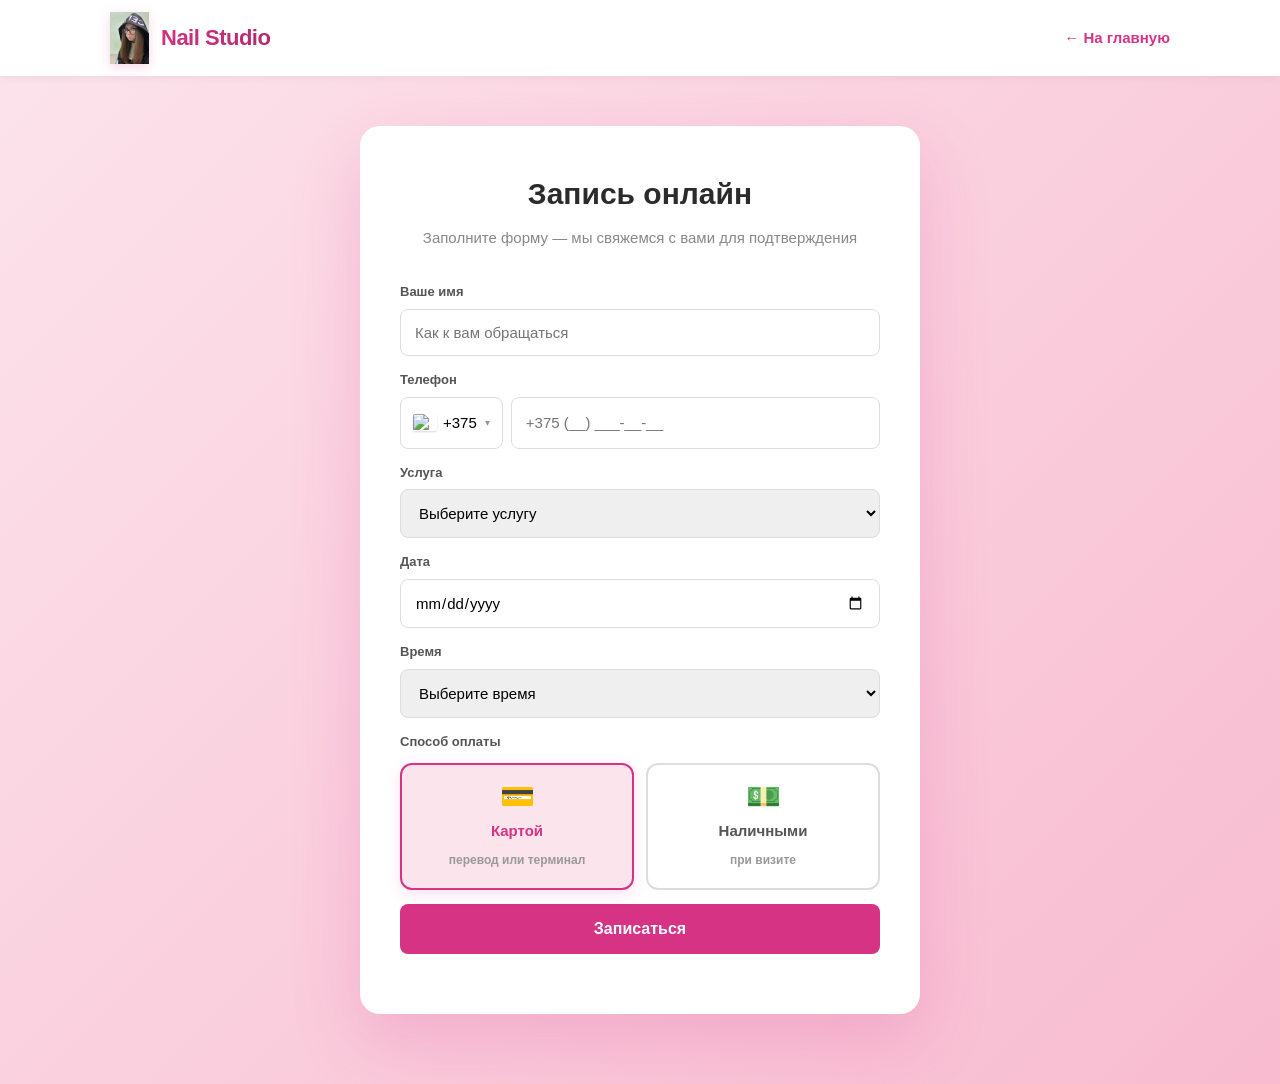
==== commit 07e1b139: "Add files via upload" ====
--- a/booking.html
+++ b/booking.html
@@ -34,66 +34,43 @@
 .form-message.error { color: #c62828; }
 .form__submit { margin-top: 8px; padding: 16px; font-size: 16px; }
 
+/* === ВЫБОР СТРАНЫ === */
+.phone-row { display: flex; gap: 8px; }
+.country-picker { position: relative; flex-shrink: 0; }
+.country-picker__btn { display: flex; align-items: center; gap: 6px; padding: 14px 12px; border: 1px solid #ddd; border-radius: 8px; background: #fff; font-size: 15px; font-family: inherit; cursor: pointer; height: 100%; min-height: 52px; transition: border-color 0.2s; }
+.country-picker__btn:hover, .country-picker__btn:focus { outline: none; border-color: #d63384; }
+.country-picker__btn .flag { width: 24px; height: 17px; object-fit: cover; border-radius: 2px; box-shadow: 0 1px 2px rgba(0,0,0,0.15); }
+.country-picker__btn .arrow { font-size: 10px; color: #999; margin-left: 2px; }
+.country-picker__list { position: absolute; top: calc(100% + 6px); left: 0; min-width: 240px; background: #fff; border-radius: 10px; box-shadow: 0 10px 30px rgba(0,0,0,0.15); padding: 6px; display: none; z-index: 50; max-height: 320px; overflow-y: auto; }
+.country-picker--open .country-picker__list { display: block; animation: dropdownIn 0.15s ease; }
+@keyframes dropdownIn { from { opacity: 0; transform: translateY(-5px); } to { opacity: 1; transform: translateY(0); } }
+.country-picker__item { display: flex; align-items: center; gap: 10px; padding: 10px 12px; border-radius: 6px; cursor: pointer; font-size: 15px; }
+.country-picker__item:hover { background: #fce4ec; }
+.country-picker__item .flag { width: 24px; height: 17px; object-fit: cover; border-radius: 2px; box-shadow: 0 1px 2px rgba(0,0,0,0.15); }
+.country-picker__item .code { margin-left: auto; color: #999; font-size: 14px; }
+.phone-row input[type="tel"] { flex: 1; min-width: 0; padding: 14px; border: 1px solid #ddd; border-radius: 8px; font-size: 15px; font-family: inherit; }
+.phone-row input[type="tel"]:focus { outline: none; border-color: #d63384; }
+
 /* === СПОСОБ ОПЛАТЫ === */
-.payment-options {
-    display: grid;
-    grid-template-columns: 1fr 1fr;
-    gap: 12px;
-    margin-top: 4px;
-}
-.payment-option {
-    position: relative;
-    cursor: pointer;
-}
-.payment-option input {
-    position: absolute;
-    opacity: 0;
-    pointer-events: none;
-}
-.payment-option__box {
-    display: flex;
-    flex-direction: column;
-    align-items: center;
-    justify-content: center;
-    gap: 8px;
-    padding: 18px 12px;
-    border: 2px solid #ddd;
-    border-radius: 12px;
-    background: #fff;
-    transition: all 0.2s ease;
-    text-align: center;
-}
-.payment-option__icon {
-    font-size: 28px;
-    line-height: 1;
-}
-.payment-option__label {
-    font-size: 15px;
-    font-weight: 600;
-    color: #555;
-}
-.payment-option__hint {
-    font-size: 12px;
-    color: #999;
-}
-.payment-option:hover .payment-option__box {
-    border-color: #f8bbd0;
-    background: #fef6f9;
-}
-.payment-option input:checked + .payment-option__box {
-    border-color: #d63384;
-    background: #fce4ec;
-    box-shadow: 0 4px 15px rgba(214, 51, 132, 0.15);
-}
-.payment-option input:checked + .payment-option__box .payment-option__label {
-    color: #d63384;
-}
+.payment-options { display: grid; grid-template-columns: 1fr 1fr; gap: 12px; margin-top: 4px; }
+.payment-option { position: relative; cursor: pointer; }
+.payment-option input { position: absolute; opacity: 0; pointer-events: none; }
+.payment-option__box { display: flex; flex-direction: column; align-items: center; justify-content: center; gap: 8px; padding: 18px 12px; border: 2px solid #ddd; border-radius: 12px; background: #fff; transition: all 0.2s ease; text-align: center; }
+.payment-option__icon { font-size: 28px; line-height: 1; }
+.payment-option__label { font-size: 15px; font-weight: 600; color: #555; }
+.payment-option__hint { font-size: 12px; color: #999; }
+.payment-option:hover .payment-option__box { border-color: #f8bbd0; background: #fef6f9; }
+.payment-option input:checked + .payment-option__box { border-color: #d63384; background: #fce4ec; box-shadow: 0 4px 15px rgba(214, 51, 132, 0.15); }
+.payment-option input:checked + .payment-option__box .payment-option__label { color: #d63384; }
 
 @media (max-width: 600px) {
     .booking-card { padding: 30px 22px; border-radius: 16px; }
     .booking-card h1 { font-size: 24px; }
     .logo__img { height: 40px; }
     .logo__text { font-size: 18px; }
+    .phone-row { flex-direction: column; }
+    .country-picker, .country-picker__btn { width: 100%; }
+    .country-picker__list { width: 100%; }
     .payment-options { grid-template-columns: 1fr 1fr; gap: 10px; }
     .payment-option__box { padding: 14px 8px; }
     .payment-option__icon { font-size: 24px; }
@@ -169,7 +146,6 @@
                     <option>18:00</option>
                 </select>
 
-                <!-- ⚡ СПОСОБ ОПЛАТЫ -->
                 <label>Способ оплаты</label>
                 <div class="payment-options">
                     <label class="payment-option">
@@ -199,6 +175,7 @@
 
 <script>
 document.addEventListener('DOMContentLoaded', () => {
+    // ⚠️ ЗАМЕНИ НА СВОЮ ССЫЛКУ ИЗ FORMSPREE
     const FORMSPREE_URL = 'https://formspree.io/f/xwlpakbj';
 
     const dateInput = document.querySelector('input[name="date"]');
@@ -210,6 +187,7 @@
 
     const picker = document.getElementById('countryPicker');
     const countryBtn = document.getElementById('countryBtn');
+    const countryList = document.getElementById('countryList');
     const currentFlag = document.getElementById('currentFlag');
     const currentCode = document.getElementById('currentCode');
     const phoneInput = document.getElementById('phoneInput');
@@ -221,15 +199,23 @@
         flag: 'by'
     };
 
+    // Открыть/закрыть список по клику на кнопку
     countryBtn.addEventListener('click', (e) => {
         e.stopPropagation();
         picker.classList.toggle('country-picker--open');
     });
 
-    document.addEventListener('click', (e) => {
-        if (!picker.contains(e.target)) picker.classList.remove('country-picker--open');
-    });
-
+    // Клик по самому списку НЕ закрывает его
+    countryList.addEventListener('click', (e) => {
+        e.stopPropagation();
+    });
+
+    // Клик вне пикера — закрыть список
+    document.addEventListener('click', () => {
+        picker.classList.remove('country-picker--open');
+    });
+
+    // Выбор страны
     document.querySelectorAll('.country-picker__item').forEach(item => {
         item.addEventListener('click', () => {
             currentCountry = {
@@ -248,6 +234,7 @@
         });
     });
 
+    // Автоподстановка кода страны при вводе
     phoneInput.addEventListener('input', () => {
         const code = currentCountry.value;
         let digits = phoneInput.value.replace(/\D/g, '');
@@ -256,6 +243,7 @@
         phoneInput.value = digits ? code + ' ' + digits : '';
     });
 
+    // Автоопределение страны по IP
     fetch('https://ipapi.co/json/')
         .then(r => r.json())
         .then(data => {
@@ -267,6 +255,7 @@
         })
         .catch(() => {});
 
+    // Отправка формы
     form.addEventListener('submit', async (e) => {
         e.preventDefault();
 
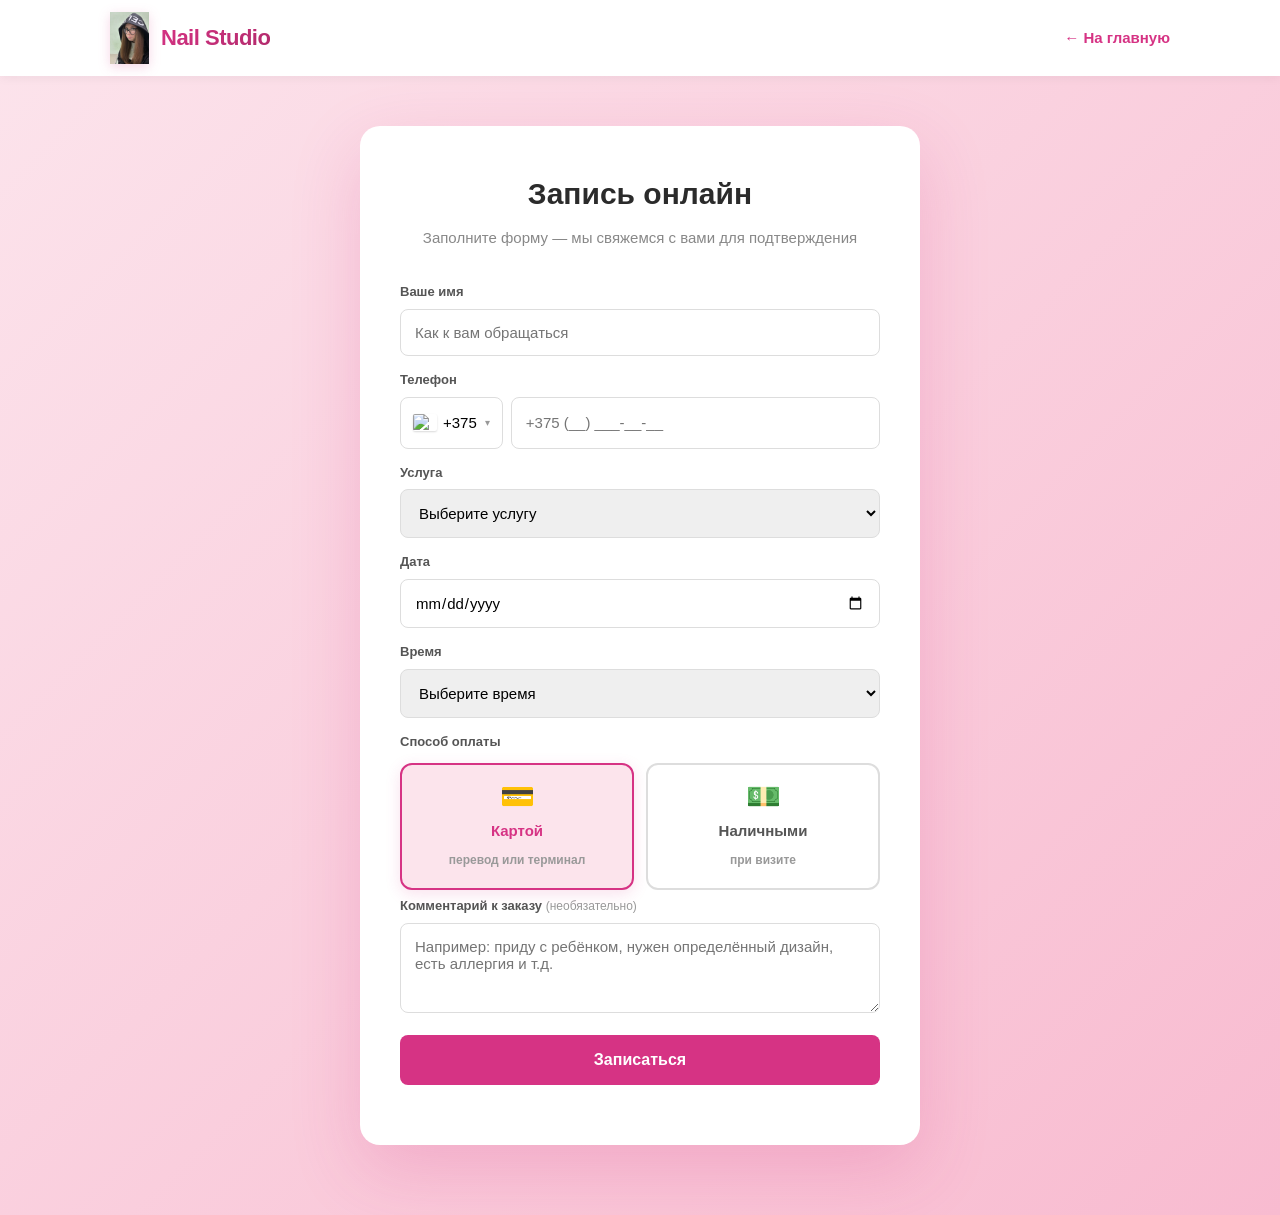
==== commit f39147e7: "Add files via upload" ====
--- a/booking.html
+++ b/booking.html
@@ -27,9 +27,11 @@
 .booking-card__subtitle { text-align: center; color: #888; font-size: 15px; margin-bottom: 32px; }
 
 .form { display: flex; flex-direction: column; gap: 14px; }
-.form input, .form select { padding: 14px; border: 1px solid #ddd; border-radius: 8px; font-size: 15px; font-family: inherit; width: 100%; }
-.form input:focus, .form select:focus { outline: none; border-color: #d63384; }
+.form input, .form select, .form textarea { padding: 14px; border: 1px solid #ddd; border-radius: 8px; font-size: 15px; font-family: inherit; width: 100%; }
+.form textarea { min-height: 90px; resize: vertical; }
+.form input:focus, .form select:focus, .form textarea:focus { outline: none; border-color: #d63384; }
 .form label { font-size: 13px; font-weight: 600; color: #555; margin-bottom: -8px; display: block; }
+.form label .optional { color: #999; font-weight: 400; font-size: 12px; }
 .form-message { text-align: center; margin-top: 16px; font-weight: 600; }
 .form-message.error { color: #c62828; }
 .form__submit { margin-top: 8px; padding: 16px; font-size: 16px; }
@@ -166,6 +168,9 @@
                     </label>
                 </div>
 
+                <label for="commentInput">Комментарий к заказу <span class="optional">(необязательно)</span></label>
+                <textarea id="commentInput" name="comment" placeholder="Например: приду с ребёнком, нужен определённый дизайн, есть аллергия и т.д."></textarea>
+
                 <button type="submit" class="btn btn--primary form__submit">Записаться</button>
             </form>
             <div id="formMessage" class="form-message"></div>
@@ -199,23 +204,19 @@
         flag: 'by'
     };
 
-    // Открыть/закрыть список по клику на кнопку
     countryBtn.addEventListener('click', (e) => {
         e.stopPropagation();
         picker.classList.toggle('country-picker--open');
     });
 
-    // Клик по самому списку НЕ закрывает его
     countryList.addEventListener('click', (e) => {
         e.stopPropagation();
     });
 
-    // Клик вне пикера — закрыть список
     document.addEventListener('click', () => {
         picker.classList.remove('country-picker--open');
     });
 
-    // Выбор страны
     document.querySelectorAll('.country-picker__item').forEach(item => {
         item.addEventListener('click', () => {
             currentCountry = {
@@ -234,7 +235,6 @@
         });
     });
 
-    // Автоподстановка кода страны при вводе
     phoneInput.addEventListener('input', () => {
         const code = currentCountry.value;
         let digits = phoneInput.value.replace(/\D/g, '');
@@ -243,7 +243,6 @@
         phoneInput.value = digits ? code + ' ' + digits : '';
     });
 
-    // Автоопределение страны по IP
     fetch('https://ipapi.co/json/')
         .then(r => r.json())
         .then(data => {
@@ -255,7 +254,6 @@
         })
         .catch(() => {});
 
-    // Отправка формы
     form.addEventListener('submit', async (e) => {
         e.preventDefault();
 
